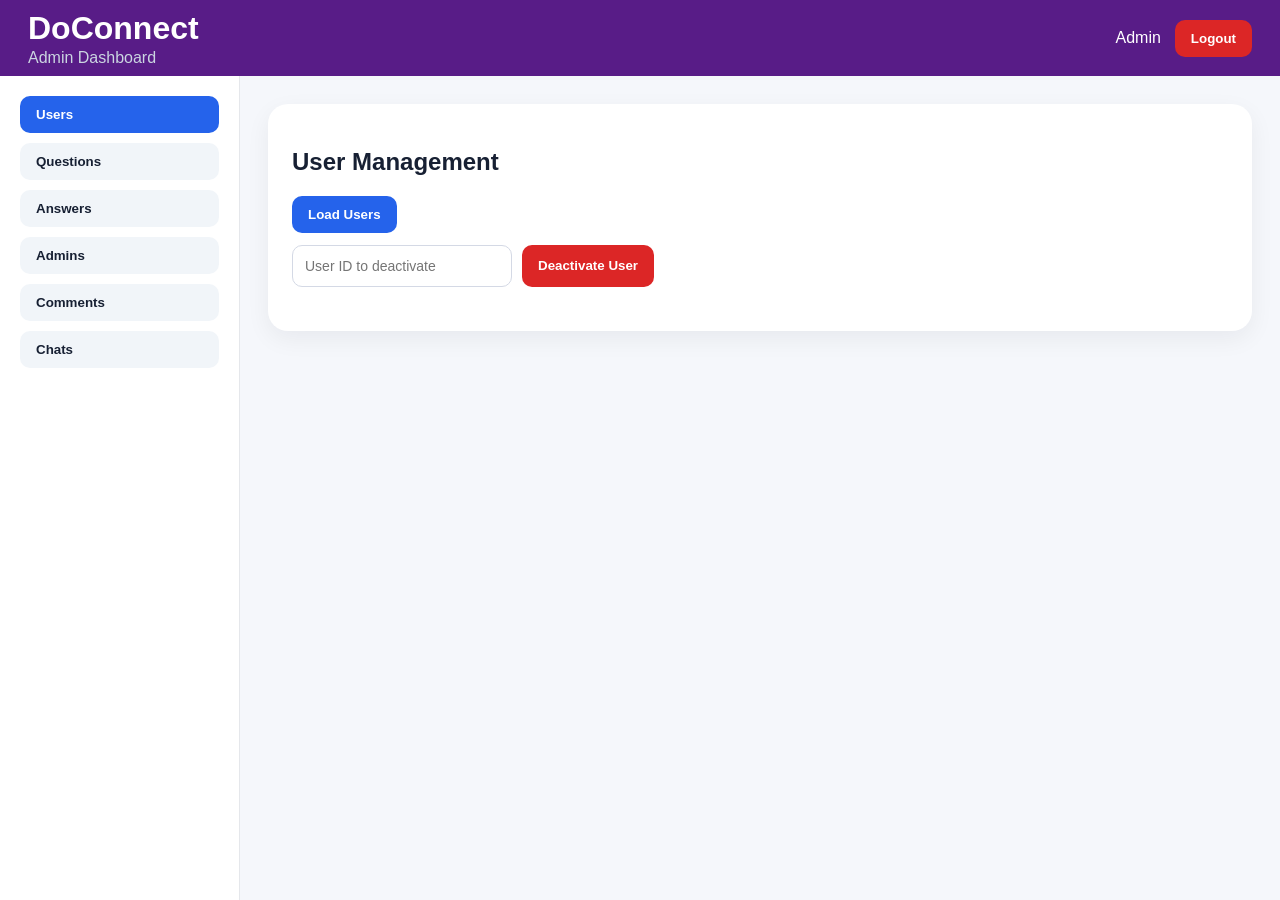
==== admin.html @ 330a071f "initial commit for the frontend" ====
<!DOCTYPE html>
<html lang="en">
<head>
  <meta charset="UTF-8" />
  <meta name="viewport" content="width=device-width, initial-scale=1.0" />
  <title>DoConnect | Admin Dashboard</title>
  <link rel="stylesheet" href="styles.css" />
</head>
<body>
  <header class="topbar admin">
    <div>
      <h1>DoConnect</h1>
      <p>Admin Dashboard</p>
    </div>
    <nav>
      <span id="adminEmail"></span>
      <button id="logoutBtn" class="danger">Logout</button>
    </nav>
  </header>

  <main class="dashboard">
    <aside class="sidebar">
      <button class="nav-btn active" data-section="usersSection">Users</button>
      <button class="nav-btn" data-section="questionsSection">Questions</button>
      <button class="nav-btn" data-section="answersSection">Answers</button>
      <button class="nav-btn" data-section="adminsSection">Admins</button>
      <button class="nav-btn" data-section="commentsSection">Comments</button>
      <button class="nav-btn" data-section="chatSection">Chats</button>
    </aside>

    <section class="content">
      <div id="usersSection" class="panel active">
        <h2>User Management</h2>
        <button id="loadUsersBtn">Load Users</button>
        <div class="inline-form">
          <input id="deactivateUserId" type="number" placeholder="User ID to deactivate" />
          <button id="deactivateUserBtn" class="danger">Deactivate User</button>
        </div>
        <div id="usersList" class="cards"></div>
      </div>

      <div id="questionsSection" class="panel">
        <h2>Question Approval</h2>
        <button id="loadAllQuestionsBtn">Load All Questions</button>
        <div class="inline-form">
          <input id="questionActionId" type="number" placeholder="Question ID" />
          <button id="approveQuestionBtn">Approve</button>
          <button id="rejectQuestionBtn">Reject</button>
          <button id="resolveQuestionBtn">Resolve</button>
          <button id="deleteQuestionBtn" class="danger">Deactivate</button>
        </div>
        <div id="questionsList" class="cards"></div>
      </div>

      <div id="answersSection" class="panel">
        <h2>Answer Approval</h2>
        <button id="loadAllAnswersBtn">Load All Answers</button>
        <div class="inline-form">
          <input id="answerActionId" type="number" placeholder="Answer ID" />
          <button id="approveAnswerBtn">Approve</button>
          <button id="rejectAnswerBtn">Reject</button>
          <button id="deleteAnswerBtn" class="danger">Deactivate</button>
        </div>
        <div id="answersList" class="cards"></div>
      </div>

      <div id="adminsSection" class="panel">
        <h2>Admin Management</h2>
        <button id="loadAdminsBtn">Load Admins</button>
        <div class="inline-form">
          <input id="deactivateAdminId" type="number" placeholder="Admin ID to deactivate" />
          <button id="deactivateAdminBtn" class="danger">Deactivate Admin</button>
        </div>
        <div id="adminsList" class="cards"></div>
      </div>

      <div id="commentsSection" class="panel">
        <h2>Comment Moderation</h2>
        <div class="inline-form">
          <input id="commentAnswerId" type="number" placeholder="Answer ID" />
          <button id="loadCommentsBtn">Load Comments For Answer</button>
        </div>
        <div class="inline-form">
          <input id="commentDeleteId" type="number" placeholder="Comment ID" />
          <button id="deleteCommentBtn" class="danger">Deactivate Comment</button>
        </div>
        <div id="commentsList" class="cards"></div>
      </div>

      <div id="chatSection" class="panel">
        <h2>Chat Messages</h2>
        <div class="inline-form">
          <input id="chatUserId" type="number" placeholder="User ID" />
          <button id="loadUserMessagesBtn">Load User Messages</button>
        </div>
        <div id="chatList" class="cards"></div>
      </div>
    </section>
  </main>

  <div id="toast" class="toast"></div>

  <script src="js/api.js"></script>
  <script src="js/admin.js"></script>
</body>
</html>
---- styles.css ----
* {
  box-sizing: border-box;
}

body {
  margin: 0;
  font-family: Arial, Helvetica, sans-serif;
  background: #f5f7fb;
  color: #172033;
}

button {
  border: none;
  border-radius: 10px;
  background: #2563eb;
  color: white;
  padding: 11px 16px;
  cursor: pointer;
  font-weight: 700;
}

button:hover {
  opacity: 0.9;
}

button.danger {
  background: #dc2626;
}

input,
textarea {
  width: 100%;
  border: 1px solid #d4d9e5;
  border-radius: 10px;
  padding: 12px;
  font-size: 14px;
}

textarea {
  min-height: 90px;
  resize: vertical;
}

.auth-page {
  min-height: 100vh;
  display: grid;
  grid-template-columns: 1.1fr 0.9fr;
  gap: 40px;
  padding: 60px;
  align-items: center;
}

.hero {
  background: linear-gradient(135deg, #1d4ed8, #0f172a);
  color: white;
  padding: 50px;
  border-radius: 28px;
  min-height: 520px;
}

.hero h1 {
  font-size: 56px;
  margin: 0 0 12px;
}

.hero p {
  font-size: 20px;
  line-height: 1.5;
  color: #e5edff;
}

.feature-grid {
  margin-top: 36px;
  display: grid;
  grid-template-columns: repeat(2, 1fr);
  gap: 12px;
}

.feature-grid span {
  background: rgba(255,255,255,0.12);
  padding: 14px;
  border-radius: 14px;
}

.auth-card {
  background: white;
  border-radius: 24px;
  padding: 28px;
  box-shadow: 0 15px 40px rgba(15, 23, 42, 0.1);
}

.tabs {
  display: grid;
  grid-template-columns: repeat(2, 1fr);
  gap: 8px;
  margin-bottom: 24px;
}

.tab {
  background: #e5e7eb;
  color: #172033;
}

.tab.active {
  background: #2563eb;
  color: white;
}

.auth-form {
  display: none;
}

.auth-form.active {
  display: grid;
  gap: 14px;
}

.message,
.toast {
  margin-top: 16px;
  padding: 12px;
  border-radius: 10px;
  display: none;
}

.message.success,
.toast.success {
  display: block;
  background: #dcfce7;
  color: #166534;
}

.message.error,
.toast.error {
  display: block;
  background: #fee2e2;
  color: #991b1b;
}

.topbar {
  height: 76px;
  background: #0f172a;
  color: white;
  display: flex;
  padding: 0 28px;
  justify-content: space-between;
  align-items: center;
}

.topbar.admin {
  background: #581c87;
}

.topbar h1 {
  margin: 0;
}

.topbar p {
  margin: 2px 0 0;
  color: #cbd5e1;
}

.topbar nav {
  display: flex;
  gap: 14px;
  align-items: center;
}

.dashboard {
  display: grid;
  grid-template-columns: 240px 1fr;
  min-height: calc(100vh - 76px);
}

.sidebar {
  background: white;
  border-right: 1px solid #e5e7eb;
  padding: 20px;
  display: flex;
  flex-direction: column;
  gap: 10px;
}

.nav-btn {
  background: #f1f5f9;
  color: #172033;
  text-align: left;
}

.nav-btn.active {
  background: #2563eb;
  color: white;
}

.content {
  padding: 28px;
}

.panel {
  display: none;
  background: white;
  padding: 24px;
  border-radius: 20px;
  box-shadow: 0 8px 24px rgba(15, 23, 42, 0.06);
}

.panel.active {
  display: block;
}

.grid-form {
  display: grid;
  gap: 12px;
  max-width: 820px;
  margin-bottom: 28px;
}

.inline-form {
  display: flex;
  gap: 10px;
  margin: 12px 0 20px;
  flex-wrap: wrap;
}

.inline-form input {
  width: 220px;
}

.cards {
  display: grid;
  gap: 14px;
  margin-top: 16px;
}

.card {
  border: 1px solid #e5e7eb;
  border-radius: 14px;
  padding: 16px;
  background: #fbfdff;
}

.card h3 {
  margin: 0 0 8px;
}

.meta {
  display: flex;
  gap: 10px;
  flex-wrap: wrap;
  color: #475569;
  font-size: 13px;
  margin-bottom: 8px;
}

.badge {
  display: inline-block;
  padding: 4px 8px;
  border-radius: 999px;
  background: #e0f2fe;
  color: #075985;
  font-size: 12px;
}

@media (max-width: 900px) {
  .auth-page {
    grid-template-columns: 1fr;
    padding: 24px;
  }

  .dashboard {
    grid-template-columns: 1fr;
  }

  .sidebar {
    flex-direction: row;
    overflow-x: auto;
  }
}
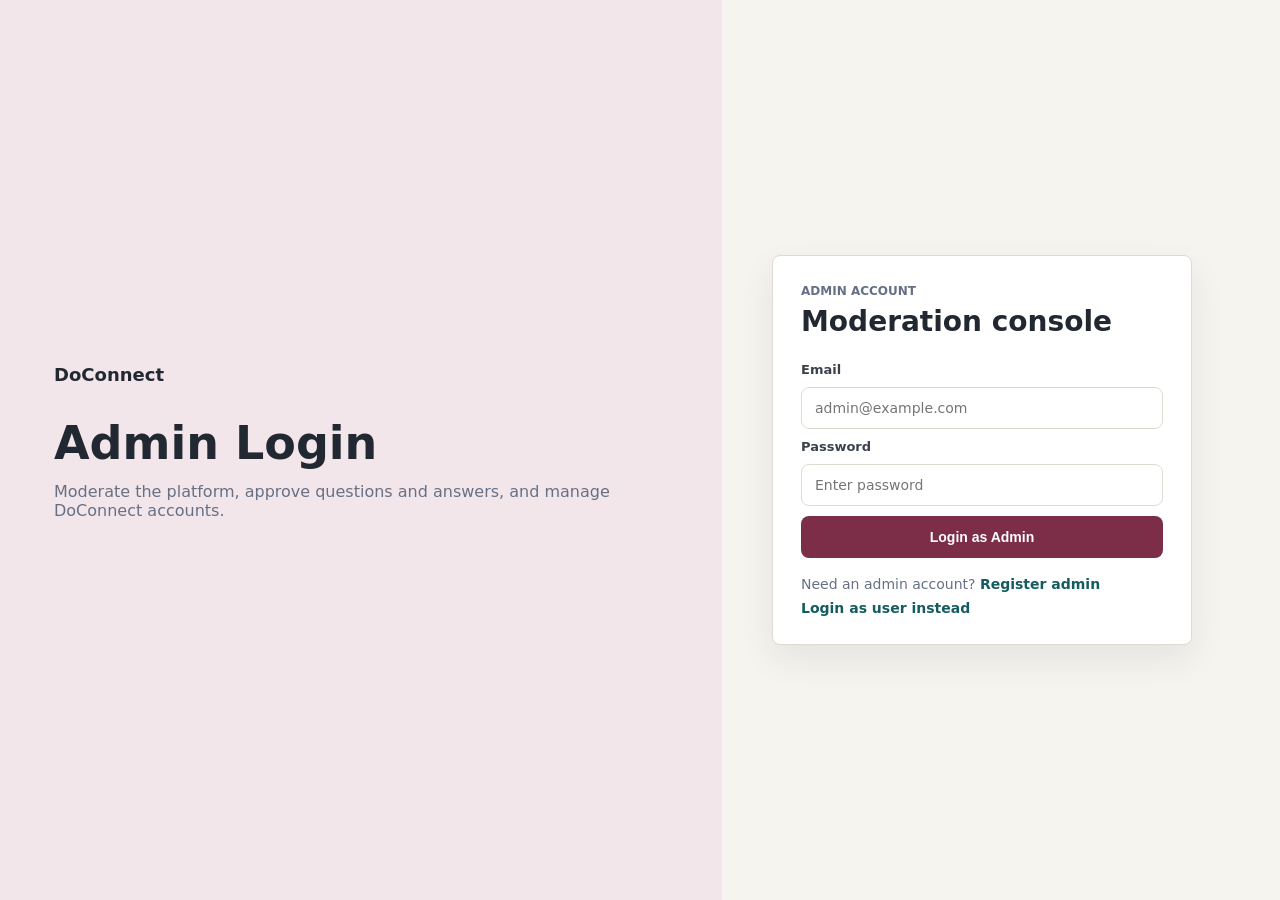
==== commit d2127cd5: "updated the UI" ====
--- a/admin.html
+++ b/admin.html
@@ -6,99 +6,139 @@
   <title>DoConnect | Admin Dashboard</title>
   <link rel="stylesheet" href="styles.css" />
 </head>
-<body>
-  <header class="topbar admin">
-    <div>
-      <h1>DoConnect</h1>
-      <p>Admin Dashboard</p>
-    </div>
-    <nav>
-      <span id="adminEmail"></span>
-      <button id="logoutBtn" class="danger">Logout</button>
-    </nav>
-  </header>
-
-  <main class="dashboard">
-    <aside class="sidebar">
-      <button class="nav-btn active" data-section="usersSection">Users</button>
+<body class="app-body admin-shell">
+  <aside class="app-sidebar">
+    <a class="sidebar-brand" href="index.html">
+      <span class="brand-mark small">DC</span>
+      <span>DoConnect</span>
+    </a>
+    <nav class="side-nav" aria-label="Admin navigation">
+      <button class="nav-btn active" data-section="overviewSection">Overview</button>
       <button class="nav-btn" data-section="questionsSection">Questions</button>
       <button class="nav-btn" data-section="answersSection">Answers</button>
+      <button class="nav-btn" data-section="usersSection">Users</button>
       <button class="nav-btn" data-section="adminsSection">Admins</button>
       <button class="nav-btn" data-section="commentsSection">Comments</button>
       <button class="nav-btn" data-section="chatSection">Chats</button>
-    </aside>
+    </nav>
+  </aside>
 
-    <section class="content">
-      <div id="usersSection" class="panel active">
-        <h2>User Management</h2>
-        <button id="loadUsersBtn">Load Users</button>
-        <div class="inline-form">
-          <input id="deactivateUserId" type="number" placeholder="User ID to deactivate" />
-          <button id="deactivateUserBtn" class="danger">Deactivate User</button>
+  <main class="app-main">
+    <header class="app-topbar">
+      <div>
+        <p class="eyebrow">Admin Dashboard</p>
+        <h1>Moderation console</h1>
+      </div>
+      <div class="topbar-actions">
+        <span id="adminEmail" class="session-pill">Admin</span>
+        <button id="logoutBtn" class="danger ghost-btn">Logout</button>
+      </div>
+    </header>
+
+    <section class="dashboard-stats" aria-label="Admin dashboard stats">
+      <article class="stat-card">
+        <span id="totalUsers">0</span>
+        <p>Users</p>
+      </article>
+      <article class="stat-card">
+        <span id="pendingQuestions">0</span>
+        <p>Pending Questions</p>
+      </article>
+      <article class="stat-card">
+        <span id="pendingAnswers">0</span>
+        <p>Pending Answers</p>
+      </article>
+      <article class="stat-card">
+        <span id="totalAdmins">0</span>
+        <p>Admins</p>
+      </article>
+    </section>
+
+    <section id="overviewSection" class="panel active">
+      <div class="panel-header">
+        <div>
+          <p class="eyebrow">Platform Snapshot</p>
+          <h2>Ready for review</h2>
         </div>
-        <div id="usersList" class="cards"></div>
+        <button id="refreshOverviewBtn" class="secondary-btn admin-tone">Refresh All</button>
       </div>
+      <div id="overviewList" class="cards split-cards"></div>
+    </section>
 
-      <div id="questionsSection" class="panel">
-        <h2>Question Approval</h2>
-        <button id="loadAllQuestionsBtn">Load All Questions</button>
-        <div class="inline-form">
-          <input id="questionActionId" type="number" placeholder="Question ID" />
-          <button id="approveQuestionBtn">Approve</button>
-          <button id="rejectQuestionBtn">Reject</button>
-          <button id="resolveQuestionBtn">Resolve</button>
-          <button id="deleteQuestionBtn" class="danger">Deactivate</button>
+    <section id="questionsSection" class="panel">
+      <div class="panel-header">
+        <div>
+          <p class="eyebrow">Question CRUD</p>
+          <h2>Approve and close questions</h2>
         </div>
-        <div id="questionsList" class="cards"></div>
+        <button id="loadQuestionsBtn" class="secondary-btn admin-tone">Load Questions</button>
       </div>
+      <div id="questionsList" class="cards moderation-list"></div>
+    </section>
 
-      <div id="answersSection" class="panel">
-        <h2>Answer Approval</h2>
-        <button id="loadAllAnswersBtn">Load All Answers</button>
-        <div class="inline-form">
-          <input id="answerActionId" type="number" placeholder="Answer ID" />
-          <button id="approveAnswerBtn">Approve</button>
-          <button id="rejectAnswerBtn">Reject</button>
-          <button id="deleteAnswerBtn" class="danger">Deactivate</button>
+    <section id="answersSection" class="panel">
+      <div class="panel-header">
+        <div>
+          <p class="eyebrow">Answer Moderation</p>
+          <h2>Approve useful answers</h2>
         </div>
-        <div id="answersList" class="cards"></div>
+        <button id="loadAnswersBtn" class="secondary-btn admin-tone">Load Answers</button>
       </div>
+      <div id="answersList" class="cards moderation-list"></div>
+    </section>
 
-      <div id="adminsSection" class="panel">
-        <h2>Admin Management</h2>
-        <button id="loadAdminsBtn">Load Admins</button>
-        <div class="inline-form">
-          <input id="deactivateAdminId" type="number" placeholder="Admin ID to deactivate" />
-          <button id="deactivateAdminBtn" class="danger">Deactivate Admin</button>
+    <section id="usersSection" class="panel">
+      <div class="panel-header">
+        <div>
+          <p class="eyebrow">User CRUD</p>
+          <h2>Manage users</h2>
         </div>
-        <div id="adminsList" class="cards"></div>
+        <button id="loadUsersBtn" class="secondary-btn admin-tone">Load Users</button>
       </div>
+      <div id="usersList" class="cards moderation-list"></div>
+    </section>
 
-      <div id="commentsSection" class="panel">
-        <h2>Comment Moderation</h2>
-        <div class="inline-form">
-          <input id="commentAnswerId" type="number" placeholder="Answer ID" />
-          <button id="loadCommentsBtn">Load Comments For Answer</button>
+    <section id="adminsSection" class="panel">
+      <div class="panel-header">
+        <div>
+          <p class="eyebrow">Admin CRUD</p>
+          <h2>Manage admins</h2>
         </div>
-        <div class="inline-form">
-          <input id="commentDeleteId" type="number" placeholder="Comment ID" />
-          <button id="deleteCommentBtn" class="danger">Deactivate Comment</button>
+        <button id="loadAdminsBtn" class="secondary-btn admin-tone">Load Admins</button>
+      </div>
+      <div id="adminsList" class="cards moderation-list"></div>
+    </section>
+
+    <section id="commentsSection" class="panel">
+      <div class="panel-header">
+        <div>
+          <p class="eyebrow">Comment Moderation</p>
+          <h2>Review answer comments</h2>
         </div>
-        <div id="commentsList" class="cards"></div>
       </div>
+      <div class="search-row toolbar-row">
+        <input id="commentAnswerId" type="number" min="1" placeholder="Answer ID" />
+        <button id="loadCommentsBtn" class="secondary-btn admin-tone">Load Comments</button>
+      </div>
+      <div id="commentsList" class="cards moderation-list"></div>
+    </section>
 
-      <div id="chatSection" class="panel">
-        <h2>Chat Messages</h2>
-        <div class="inline-form">
-          <input id="chatUserId" type="number" placeholder="User ID" />
-          <button id="loadUserMessagesBtn">Load User Messages</button>
+    <section id="chatSection" class="panel">
+      <div class="panel-header">
+        <div>
+          <p class="eyebrow">Chat Monitoring</p>
+          <h2>User messages</h2>
         </div>
-        <div id="chatList" class="cards"></div>
       </div>
+      <div class="search-row toolbar-row">
+        <input id="chatUserId" type="number" min="1" placeholder="User ID" />
+        <button id="loadMessagesBtn" class="secondary-btn admin-tone">Load Messages</button>
+      </div>
+      <div id="chatList" class="cards chat-list"></div>
     </section>
   </main>
 
-  <div id="toast" class="toast"></div>
+  <div id="toast" class="toast" role="status"></div>
 
   <script src="js/api.js"></script>
   <script src="js/admin.js"></script>
--- a/styles.css
+++ b/styles.css
@@ -1,278 +1,903 @@
+:root {
+  --bg: #f6f4ef;
+  --surface: #ffffff;
+  --surface-soft: #fbfaf7;
+  --ink: #222831;
+  --muted: #667085;
+  --line: #dedbd2;
+  --primary: #145c5f;
+  --primary-strong: #0f4548;
+  --admin: #7c2d48;
+  --admin-strong: #5f2237;
+  --danger: #b42318;
+  --success: #287a45;
+  --warning: #a15c07;
+  --info: #315a9a;
+  --shadow: 0 14px 34px rgba(34, 40, 49, 0.08);
+}
+
 * {
   box-sizing: border-box;
 }
 
+html {
+  min-width: 320px;
+}
+
 body {
   margin: 0;
-  font-family: Arial, Helvetica, sans-serif;
-  background: #f5f7fb;
-  color: #172033;
-}
-
-button {
-  border: none;
-  border-radius: 10px;
-  background: #2563eb;
-  color: white;
-  padding: 11px 16px;
+  font-family: Inter, ui-sans-serif, system-ui, -apple-system, BlinkMacSystemFont, "Segoe UI", sans-serif;
+  background: var(--bg);
+  color: var(--ink);
+  letter-spacing: 0;
+}
+
+a {
+  color: var(--primary);
+  font-weight: 700;
+  text-decoration: none;
+}
+
+button,
+.btn {
+  min-height: 42px;
+  border: 0;
+  border-radius: 8px;
+  background: var(--primary);
+  color: #fff;
+  padding: 10px 16px;
   cursor: pointer;
-  font-weight: 700;
-}
-
-button:hover {
-  opacity: 0.9;
-}
-
-button.danger {
-  background: #dc2626;
+  display: inline-flex;
+  align-items: center;
+  justify-content: center;
+  gap: 8px;
+  font-weight: 800;
+  font-size: 14px;
+  line-height: 1;
+  white-space: nowrap;
+}
+
+button:hover,
+.btn:hover {
+  filter: brightness(0.96);
+}
+
+button:disabled {
+  cursor: not-allowed;
+  opacity: 0.65;
+}
+
+.secondary-btn,
+.btn.secondary {
+  background: #eef3f1;
+  color: var(--primary-strong);
+  border: 1px solid #cddbd7;
+}
+
+.ghost-btn {
+  background: transparent;
+  border: 1px solid currentColor;
+  color: var(--danger);
+}
+
+.danger {
+  background: var(--danger);
+}
+
+.success-btn {
+  background: var(--success);
+}
+
+.admin-tone {
+  background: var(--admin);
+  color: #fff;
 }
 
 input,
 textarea {
   width: 100%;
-  border: 1px solid #d4d9e5;
-  border-radius: 10px;
+  border: 1px solid var(--line);
+  border-radius: 8px;
+  background: #fff;
+  color: var(--ink);
+  padding: 12px 13px;
+  font: inherit;
+  font-size: 14px;
+  outline: none;
+}
+
+input:focus,
+textarea:focus {
+  border-color: var(--primary);
+  box-shadow: 0 0 0 3px rgba(20, 92, 95, 0.13);
+}
+
+.admin-shell input:focus,
+.admin-shell textarea:focus,
+.admin-auth input:focus,
+.admin-auth textarea:focus {
+  border-color: var(--admin);
+  box-shadow: 0 0 0 3px rgba(124, 45, 72, 0.13);
+}
+
+textarea {
+  min-height: 110px;
+  resize: vertical;
+}
+
+label {
+  color: #3b424d;
+  font-size: 13px;
+  font-weight: 800;
+}
+
+h1,
+h2,
+h3,
+p {
+  margin-top: 0;
+}
+
+.eyebrow {
+  margin: 0 0 8px;
+  color: var(--muted);
+  font-size: 12px;
+  font-weight: 900;
+  letter-spacing: 0;
+  text-transform: uppercase;
+}
+
+.lead {
+  color: #f7f4ec;
+  font-size: 18px;
+  line-height: 1.6;
+  max-width: 620px;
+}
+
+.brand-mark {
+  width: 58px;
+  height: 58px;
+  border-radius: 8px;
+  background: #efb64a;
+  color: #20140a;
+  display: inline-flex;
+  align-items: center;
+  justify-content: center;
+  font-weight: 950;
+  box-shadow: inset 0 -8px 0 rgba(0, 0, 0, 0.08);
+}
+
+.brand-mark.small {
+  width: 36px;
+  height: 36px;
+  font-size: 13px;
+}
+
+.welcome-page {
+  min-height: 100vh;
+  display: grid;
+  grid-template-columns: minmax(0, 1fr) 480px;
+}
+
+.welcome-hero {
+  min-height: 100vh;
+  padding: 64px;
+  display: flex;
+  flex-direction: column;
+  justify-content: center;
+  background:
+    linear-gradient(rgba(17, 24, 39, 0.72), rgba(20, 92, 95, 0.88)),
+    url("data:image/svg+xml,%3Csvg xmlns='http://www.w3.org/2000/svg' width='900' height='700' viewBox='0 0 900 700'%3E%3Crect width='900' height='700' fill='%23145c5f'/%3E%3Cg fill='none' stroke='%23f6f4ef' stroke-opacity='.2' stroke-width='3'%3E%3Cpath d='M90 120h340v110H90zM470 150h280v90H470zM140 300h610v120H140zM210 480h210v80H210zM470 490h230v75H470z'/%3E%3C/g%3E%3Cg fill='%23efb64a' fill-opacity='.76'%3E%3Ccircle cx='120' cy='110' r='10'/%3E%3Ccircle cx='455' cy='145' r='10'/%3E%3Ccircle cx='180' cy='295' r='10'/%3E%3Ccircle cx='450' cy='485' r='10'/%3E%3C/g%3E%3C/svg%3E");
+  background-size: cover;
+  background-position: center;
+  color: #fff;
+}
+
+.welcome-hero h1 {
+  margin: 26px 0 16px;
+  font-size: 56px;
+  line-height: 1;
+}
+
+.welcome-hero .eyebrow {
+  margin-top: 32px;
+  color: #efd9a8;
+}
+
+.hero-metrics {
+  display: flex;
+  flex-wrap: wrap;
+  gap: 10px;
+  margin-top: 30px;
+}
+
+.hero-metrics span {
+  border: 1px solid rgba(255, 255, 255, 0.35);
+  border-radius: 8px;
+  padding: 10px 12px;
+  color: #fff;
+  background: rgba(255, 255, 255, 0.08);
+  font-weight: 800;
+}
+
+.role-panel {
+  min-height: 100vh;
+  padding: 50px 34px;
+  display: flex;
+  flex-direction: column;
+  justify-content: center;
+  background: var(--surface);
+}
+
+.section-heading h2,
+.auth-card h2,
+.panel-header h2 {
+  margin: 0;
+  font-size: 28px;
+  line-height: 1.15;
+}
+
+.role-grid {
+  display: grid;
+  gap: 16px;
+  margin-top: 24px;
+}
+
+.role-card,
+.auth-card,
+.panel-card,
+.thread-card,
+.answer-card,
+.moderation-card,
+.stat-card,
+.mini-card,
+.profile-card {
+  border: 1px solid var(--line);
+  border-radius: 8px;
+  background: var(--surface);
+  box-shadow: var(--shadow);
+}
+
+.role-card {
+  padding: 22px;
+}
+
+.role-icon {
+  width: 42px;
+  height: 42px;
+  border-radius: 8px;
+  display: inline-flex;
+  align-items: center;
+  justify-content: center;
+  background: #dbece8;
+  color: var(--primary-strong);
+  font-weight: 950;
+}
+
+.admin-card .role-icon {
+  background: #f1dde6;
+  color: var(--admin);
+}
+
+.role-card h3 {
+  margin: 16px 0 8px;
+  font-size: 22px;
+}
+
+.role-card p,
+.auth-aside p,
+.auth-switch,
+.hint-box,
+.empty-state,
+.meta,
+.mini-card span,
+.profile-card p {
+  color: var(--muted);
+}
+
+.role-actions {
+  display: flex;
+  flex-wrap: wrap;
+  gap: 10px;
+  margin-top: 18px;
+}
+
+.auth-screen {
+  min-height: 100vh;
+  display: grid;
+  grid-template-columns: minmax(0, 0.95fr) minmax(360px, 520px);
+  align-items: stretch;
+}
+
+.auth-aside {
+  padding: 54px;
+  display: flex;
+  flex-direction: column;
+  justify-content: center;
+  background: #e8f1ee;
+}
+
+.admin-auth .auth-aside {
+  background: #f3e6eb;
+}
+
+.auth-aside h1 {
+  max-width: 560px;
+  margin: 34px 0 14px;
+  font-size: 46px;
+  line-height: 1.05;
+}
+
+.back-link {
+  color: var(--ink);
+  font-size: 18px;
+}
+
+.auth-card.focused {
+  margin: auto;
+  width: min(420px, calc(100% - 36px));
+  padding: 28px;
+}
+
+.form-stack {
+  display: grid;
+  gap: 10px;
+}
+
+.auth-card .form-stack {
+  margin-top: 24px;
+}
+
+.auth-switch {
+  margin: 18px 0 0;
+  font-size: 14px;
+}
+
+.muted-link {
+  margin-top: 8px;
+}
+
+.app-body {
+  min-height: 100vh;
+  display: grid;
+  grid-template-columns: 250px minmax(0, 1fr);
+  background: #f7f5f0;
+}
+
+.app-sidebar {
+  min-height: 100vh;
+  position: sticky;
+  top: 0;
+  align-self: start;
+  padding: 20px 14px;
+  border-right: 1px solid var(--line);
+  background: #fff;
+}
+
+.sidebar-brand {
+  height: 48px;
+  display: flex;
+  align-items: center;
+  gap: 10px;
+  padding: 0 8px;
+  color: var(--ink);
+  font-size: 18px;
+}
+
+.side-nav {
+  display: grid;
+  gap: 8px;
+  margin-top: 28px;
+}
+
+.nav-btn {
+  width: 100%;
+  justify-content: flex-start;
+  background: transparent;
+  color: #4b5563;
+  border: 1px solid transparent;
+}
+
+.nav-btn.active {
+  background: #e7f0ed;
+  color: var(--primary-strong);
+  border-color: #cddbd7;
+}
+
+.admin-shell .nav-btn.active {
+  background: #f4e4eb;
+  color: var(--admin-strong);
+  border-color: #e3c8d4;
+}
+
+.app-main {
+  min-width: 0;
+  padding: 26px;
+}
+
+.app-topbar {
+  display: flex;
+  align-items: center;
+  justify-content: space-between;
+  gap: 18px;
+  margin-bottom: 20px;
+}
+
+.app-topbar h1 {
+  margin: 0;
+  font-size: 32px;
+  line-height: 1.1;
+}
+
+.topbar-actions {
+  display: flex;
+  align-items: center;
+  gap: 10px;
+  flex-wrap: wrap;
+  justify-content: flex-end;
+}
+
+.session-pill {
+  max-width: 260px;
+  overflow: hidden;
+  text-overflow: ellipsis;
+  border: 1px solid var(--line);
+  border-radius: 8px;
+  background: #fff;
+  padding: 10px 12px;
+  color: #3c4654;
+  font-size: 13px;
+  font-weight: 800;
+  white-space: nowrap;
+}
+
+.dashboard-stats {
+  display: grid;
+  grid-template-columns: repeat(4, minmax(0, 1fr));
+  gap: 12px;
+  margin-bottom: 18px;
+}
+
+.user-shell .dashboard-stats {
+  grid-template-columns: repeat(3, minmax(0, 1fr));
+}
+
+.stat-card {
+  padding: 18px;
+  box-shadow: none;
+}
+
+.stat-card span {
+  display: block;
+  color: var(--primary);
+  font-size: 30px;
+  font-weight: 950;
+}
+
+.admin-shell .stat-card span {
+  color: var(--admin);
+}
+
+.stat-card p {
+  margin: 4px 0 0;
+  color: var(--muted);
+  font-size: 13px;
+  font-weight: 800;
+}
+
+.panel {
+  display: none;
+}
+
+.panel.active {
+  display: block;
+}
+
+.panel-header {
+  display: flex;
+  align-items: center;
+  justify-content: space-between;
+  gap: 16px;
+  margin-bottom: 16px;
+}
+
+.workspace-grid,
+.split-cards {
+  display: grid;
+  grid-template-columns: repeat(2, minmax(0, 1fr));
+  gap: 14px;
+  margin-bottom: 18px;
+}
+
+.panel-card {
+  padding: 18px;
+  box-shadow: none;
+}
+
+.panel-card h3,
+.thread-card h3,
+.moderation-card h3 {
+  margin-bottom: 12px;
+}
+
+.search-row {
+  display: grid;
+  grid-template-columns: minmax(0, 1fr) auto;
+  gap: 10px;
+}
+
+.toolbar-row {
+  max-width: 620px;
+  margin-bottom: 18px;
+}
+
+.hint-box {
+  margin-top: 12px;
+  border: 1px dashed var(--line);
+  border-radius: 8px;
   padding: 12px;
+  background: var(--surface-soft);
+  font-size: 13px;
+}
+
+.cards {
+  display: grid;
+  gap: 12px;
+}
+
+.compact-cards {
+  grid-template-columns: repeat(3, minmax(0, 1fr));
+  margin-bottom: 16px;
+}
+
+.thread-card,
+.moderation-card,
+.answer-card {
+  padding: 18px;
+  box-shadow: none;
+}
+
+.card-topline,
+.card-actions,
+.meta {
+  display: flex;
+  align-items: center;
+  flex-wrap: wrap;
+  gap: 8px;
+}
+
+.card-topline {
+  justify-content: space-between;
+  margin-bottom: 10px;
+}
+
+.card-actions {
+  margin-top: 14px;
+}
+
+.meta {
+  font-size: 13px;
+  margin-top: 10px;
+}
+
+.topic-chip,
+.status {
+  display: inline-flex;
+  align-items: center;
+  min-height: 26px;
+  border-radius: 999px;
+  padding: 5px 9px;
+  font-size: 12px;
+  font-weight: 900;
+}
+
+.topic-chip {
+  background: #fff3d6;
+  color: #724600;
+}
+
+.status {
+  background: #eef2f6;
+  color: #344054;
+}
+
+.status.approved,
+.status.active {
+  background: #e0f3e6;
+  color: #1d6a39;
+}
+
+.status.pending {
+  background: #fff0d5;
+  color: var(--warning);
+}
+
+.status.resolved {
+  background: #e6edf9;
+  color: var(--info);
+}
+
+.status.inactive {
+  background: #f8dedb;
+  color: var(--danger);
+}
+
+.inline-composer {
+  margin-top: 14px;
+  border-top: 1px solid var(--line);
+  padding-top: 14px;
+}
+
+.inline-composer.compact {
+  grid-template-columns: minmax(0, 1fr) auto;
+  align-items: end;
+}
+
+.answers-region,
+.comments-region {
+  display: grid;
+  gap: 10px;
+  margin-top: 14px;
+}
+
+.answer-card {
+  background: var(--surface-soft);
+}
+
+.comment-row {
+  border-left: 3px solid #d4c6a2;
+  padding: 8px 0 8px 12px;
+}
+
+.comment-row span {
+  color: var(--muted);
+  font-size: 12px;
+  font-weight: 900;
+}
+
+.comment-row p {
+  margin: 4px 0 0;
+}
+
+.mini-card {
+  padding: 13px;
+  box-shadow: none;
+}
+
+.mini-card strong,
+.mini-card span {
+  display: block;
+  min-width: 0;
+  overflow-wrap: anywhere;
+}
+
+.chat-bubble {
+  width: min(720px, 100%);
+  border: 1px solid var(--line);
+  border-radius: 8px;
+  background: #fff;
+  padding: 14px;
+}
+
+.chat-bubble.mine {
+  justify-self: end;
+  background: #e8f1ee;
+  border-color: #cddbd7;
+}
+
+.chat-bubble p {
+  margin: 8px 0 0;
+}
+
+.profile-card {
+  display: flex;
+  align-items: center;
+  gap: 16px;
+  padding: 20px;
+  box-shadow: none;
+}
+
+.avatar {
+  width: 56px;
+  height: 56px;
+  border-radius: 8px;
+  display: flex;
+  align-items: center;
+  justify-content: center;
+  background: #efb64a;
+  color: #261704;
+  font-size: 24px;
+  font-weight: 950;
+  flex: 0 0 auto;
+}
+
+.review-row {
+  display: flex;
+  align-items: center;
+  justify-content: space-between;
+  gap: 10px;
+  border-top: 1px solid var(--line);
+  padding: 12px 0;
+}
+
+.review-row:first-of-type {
+  border-top: 0;
+}
+
+.edit-box {
+  margin-top: 14px;
+  border-top: 1px solid var(--line);
+  padding-top: 12px;
+}
+
+.edit-box summary {
+  cursor: pointer;
+  color: var(--admin);
+  font-weight: 900;
+}
+
+.edit-box form {
+  margin-top: 12px;
+}
+
+.empty-state {
+  border: 1px dashed var(--line);
+  border-radius: 8px;
+  background: rgba(255, 255, 255, 0.62);
+  padding: 14px;
   font-size: 14px;
 }
 
-textarea {
-  min-height: 90px;
-  resize: vertical;
-}
-
-.auth-page {
-  min-height: 100vh;
-  display: grid;
-  grid-template-columns: 1.1fr 0.9fr;
-  gap: 40px;
-  padding: 60px;
-  align-items: center;
-}
-
-.hero {
-  background: linear-gradient(135deg, #1d4ed8, #0f172a);
-  color: white;
-  padding: 50px;
-  border-radius: 28px;
-  min-height: 520px;
-}
-
-.hero h1 {
-  font-size: 56px;
-  margin: 0 0 12px;
-}
-
-.hero p {
-  font-size: 20px;
-  line-height: 1.5;
-  color: #e5edff;
-}
-
-.feature-grid {
-  margin-top: 36px;
-  display: grid;
-  grid-template-columns: repeat(2, 1fr);
-  gap: 12px;
-}
-
-.feature-grid span {
-  background: rgba(255,255,255,0.12);
-  padding: 14px;
-  border-radius: 14px;
-}
-
-.auth-card {
-  background: white;
-  border-radius: 24px;
-  padding: 28px;
-  box-shadow: 0 15px 40px rgba(15, 23, 42, 0.1);
-}
-
-.tabs {
-  display: grid;
-  grid-template-columns: repeat(2, 1fr);
-  gap: 8px;
-  margin-bottom: 24px;
-}
-
-.tab {
-  background: #e5e7eb;
-  color: #172033;
-}
-
-.tab.active {
-  background: #2563eb;
-  color: white;
-}
-
-.auth-form {
-  display: none;
-}
-
-.auth-form.active {
-  display: grid;
-  gap: 14px;
+.error-text {
+  color: var(--danger);
 }
 
 .message,
 .toast {
+  display: none;
+  border-radius: 8px;
+  padding: 12px 14px;
+  font-weight: 800;
+}
+
+.message {
   margin-top: 16px;
-  padding: 12px;
-  border-radius: 10px;
-  display: none;
+}
+
+.toast {
+  position: fixed;
+  right: 22px;
+  bottom: 22px;
+  z-index: 20;
+  max-width: min(420px, calc(100vw - 44px));
+  box-shadow: var(--shadow);
 }
 
 .message.success,
 .toast.success {
   display: block;
-  background: #dcfce7;
-  color: #166534;
+  background: #e0f3e6;
+  color: #1d6a39;
 }
 
 .message.error,
 .toast.error {
   display: block;
-  background: #fee2e2;
-  color: #991b1b;
-}
-
-.topbar {
-  height: 76px;
-  background: #0f172a;
-  color: white;
-  display: flex;
-  padding: 0 28px;
-  justify-content: space-between;
-  align-items: center;
-}
-
-.topbar.admin {
-  background: #581c87;
-}
-
-.topbar h1 {
-  margin: 0;
-}
-
-.topbar p {
-  margin: 2px 0 0;
-  color: #cbd5e1;
-}
-
-.topbar nav {
-  display: flex;
-  gap: 14px;
-  align-items: center;
-}
-
-.dashboard {
-  display: grid;
-  grid-template-columns: 240px 1fr;
-  min-height: calc(100vh - 76px);
-}
-
-.sidebar {
-  background: white;
-  border-right: 1px solid #e5e7eb;
-  padding: 20px;
-  display: flex;
-  flex-direction: column;
-  gap: 10px;
-}
-
-.nav-btn {
-  background: #f1f5f9;
-  color: #172033;
-  text-align: left;
-}
-
-.nav-btn.active {
-  background: #2563eb;
-  color: white;
-}
-
-.content {
-  padding: 28px;
-}
-
-.panel {
-  display: none;
-  background: white;
-  padding: 24px;
-  border-radius: 20px;
-  box-shadow: 0 8px 24px rgba(15, 23, 42, 0.06);
-}
-
-.panel.active {
+  background: #f8dedb;
+  color: var(--danger);
+}
+
+.message.warning,
+.toast.warning {
   display: block;
-}
-
-.grid-form {
-  display: grid;
-  gap: 12px;
-  max-width: 820px;
-  margin-bottom: 28px;
-}
-
-.inline-form {
-  display: flex;
-  gap: 10px;
-  margin: 12px 0 20px;
-  flex-wrap: wrap;
-}
-
-.inline-form input {
-  width: 220px;
-}
-
-.cards {
-  display: grid;
-  gap: 14px;
-  margin-top: 16px;
-}
-
-.card {
-  border: 1px solid #e5e7eb;
-  border-radius: 14px;
-  padding: 16px;
-  background: #fbfdff;
-}
-
-.card h3 {
-  margin: 0 0 8px;
-}
-
-.meta {
-  display: flex;
-  gap: 10px;
-  flex-wrap: wrap;
-  color: #475569;
-  font-size: 13px;
-  margin-bottom: 8px;
-}
-
-.badge {
-  display: inline-block;
-  padding: 4px 8px;
-  border-radius: 999px;
-  background: #e0f2fe;
-  color: #075985;
-  font-size: 12px;
-}
-
-@media (max-width: 900px) {
-  .auth-page {
+  background: #fff0d5;
+  color: var(--warning);
+}
+
+@media (max-width: 1040px) {
+  .welcome-page,
+  .auth-screen,
+  .app-body {
     grid-template-columns: 1fr;
-    padding: 24px;
-  }
-
-  .dashboard {
+  }
+
+  .welcome-hero,
+  .role-panel,
+  .auth-aside {
+    min-height: auto;
+  }
+
+  .welcome-hero {
+    padding: 42px 24px;
+  }
+
+  .role-panel {
+    padding: 28px 24px;
+  }
+
+  .auth-aside {
+    padding: 34px 24px;
+  }
+
+  .app-sidebar {
+    min-height: auto;
+    position: static;
+    border-right: 0;
+    border-bottom: 1px solid var(--line);
+  }
+
+  .side-nav {
+    display: flex;
+    overflow-x: auto;
+    padding-bottom: 2px;
+  }
+
+  .nav-btn {
+    width: auto;
+    flex: 0 0 auto;
+  }
+}
+
+@media (max-width: 780px) {
+  .welcome-hero h1,
+  .auth-aside h1 {
+    font-size: 40px;
+  }
+
+  .app-main {
+    padding: 18px;
+  }
+
+  .app-topbar,
+  .panel-header {
+    align-items: flex-start;
+    flex-direction: column;
+  }
+
+  .topbar-actions {
+    width: 100%;
+    justify-content: space-between;
+  }
+
+  .dashboard-stats,
+  .user-shell .dashboard-stats,
+  .workspace-grid,
+  .split-cards,
+  .compact-cards {
     grid-template-columns: 1fr;
   }
 
-  .sidebar {
-    flex-direction: row;
-    overflow-x: auto;
-  }
-}
+  .search-row,
+  .inline-composer.compact {
+    grid-template-columns: 1fr;
+  }
+
+  .card-actions button,
+  .role-actions .btn {
+    width: 100%;
+  }
+
+  .profile-card {
+    align-items: flex-start;
+  }
+}
+
+@media (max-width: 480px) {
+  button,
+  .btn {
+    width: 100%;
+    white-space: normal;
+  }
+
+  .welcome-hero,
+  .role-panel,
+  .auth-aside,
+  .app-main {
+    padding-left: 16px;
+    padding-right: 16px;
+  }
+
+  .auth-card.focused {
+    width: calc(100% - 24px);
+  }
+}
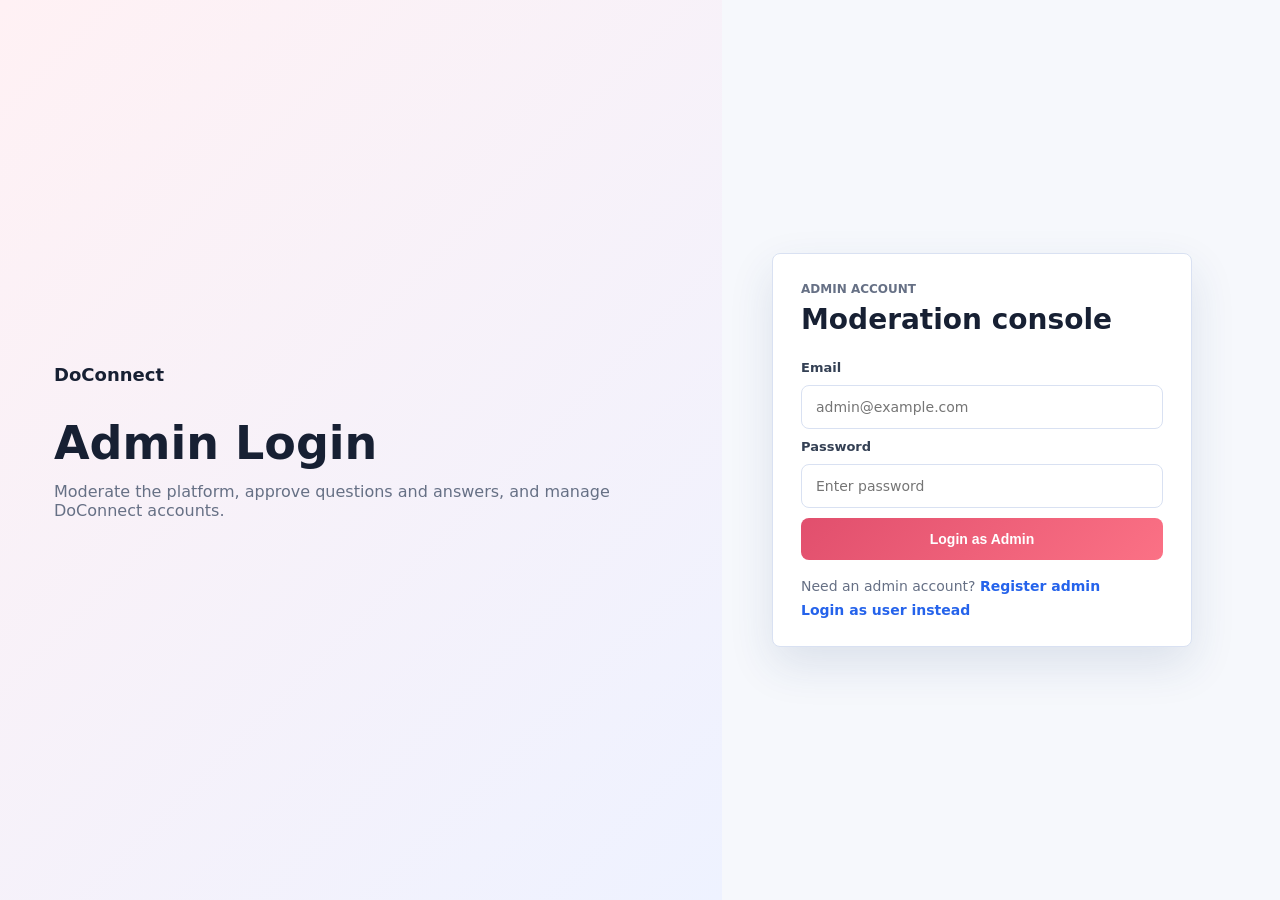
==== commit fb59dc34: "completed the UI for all the functionality" ====
--- a/admin.html
+++ b/admin.html
@@ -71,7 +71,21 @@
           <p class="eyebrow">Question CRUD</p>
           <h2>Approve and close questions</h2>
         </div>
-        <button id="loadQuestionsBtn" class="secondary-btn admin-tone">Load Questions</button>
+        <div class="panel-actions">
+          <button id="openAdminQuestionModalBtn" class="admin-tone">Create Question</button>
+          <button id="loadQuestionsBtn" class="secondary-btn admin-tone">Refresh Questions</button>
+        </div>
+      </div>
+      <div class="filter-row toolbar-row wide-toolbar">
+        <input id="questionAdminSearch" placeholder="Search questions by title, topic, user, or ID" />
+        <select id="questionStatusFilter" aria-label="Filter questions by status">
+          <option value="all">All statuses</option>
+          <option value="pending">Pending</option>
+          <option value="rejected">Rejected</option>
+          <option value="approved">Approved</option>
+          <option value="resolved">Resolved</option>
+          <option value="inactive">Inactive</option>
+        </select>
       </div>
       <div id="questionsList" class="cards moderation-list"></div>
     </section>
@@ -82,7 +96,19 @@
           <p class="eyebrow">Answer Moderation</p>
           <h2>Approve useful answers</h2>
         </div>
-        <button id="loadAnswersBtn" class="secondary-btn admin-tone">Load Answers</button>
+        <div class="panel-actions">
+          <button id="loadAnswersBtn" class="secondary-btn admin-tone">Refresh Answers</button>
+        </div>
+      </div>
+      <div class="filter-row toolbar-row wide-toolbar">
+        <input id="answerAdminSearch" placeholder="Search answers by content, question, user, or ID" />
+        <select id="answerStatusFilter" aria-label="Filter answers by status">
+          <option value="all">All statuses</option>
+          <option value="pending">Pending</option>
+          <option value="rejected">Rejected</option>
+          <option value="approved">Approved</option>
+          <option value="inactive">Inactive</option>
+        </select>
       </div>
       <div id="answersList" class="cards moderation-list"></div>
     </section>
@@ -93,7 +119,18 @@
           <p class="eyebrow">User CRUD</p>
           <h2>Manage users</h2>
         </div>
-        <button id="loadUsersBtn" class="secondary-btn admin-tone">Load Users</button>
+        <div class="panel-actions">
+          <button id="openAdminUserModalBtn" class="admin-tone">Create User</button>
+          <button id="loadUsersBtn" class="secondary-btn admin-tone">Refresh Users</button>
+        </div>
+      </div>
+      <div class="filter-row toolbar-row wide-toolbar">
+        <input id="userAdminSearch" placeholder="Search users by name, email, role, or ID" />
+        <select id="userStatusFilter" aria-label="Filter users by status">
+          <option value="all">All statuses</option>
+          <option value="active">Active</option>
+          <option value="inactive">Inactive</option>
+        </select>
       </div>
       <div id="usersList" class="cards moderation-list"></div>
     </section>
@@ -104,7 +141,17 @@
           <p class="eyebrow">Admin CRUD</p>
           <h2>Manage admins</h2>
         </div>
-        <button id="loadAdminsBtn" class="secondary-btn admin-tone">Load Admins</button>
+        <div class="panel-actions">
+          <button id="loadAdminsBtn" class="secondary-btn admin-tone">Refresh Admins</button>
+        </div>
+      </div>
+      <div class="filter-row toolbar-row wide-toolbar">
+        <input id="adminAdminSearch" placeholder="Search admins by name, email, role, or ID" />
+        <select id="adminStatusFilter" aria-label="Filter admins by status">
+          <option value="all">All statuses</option>
+          <option value="active">Active</option>
+          <option value="inactive">Inactive</option>
+        </select>
       </div>
       <div id="adminsList" class="cards moderation-list"></div>
     </section>
--- a/styles.css
+++ b/styles.css
@@ -1,19 +1,23 @@
 :root {
-  --bg: #f6f4ef;
+  --bg: #f6f8fc;
   --surface: #ffffff;
-  --surface-soft: #fbfaf7;
-  --ink: #222831;
+  --surface-soft: #f2f6ff;
+  --ink: #172033;
   --muted: #667085;
-  --line: #dedbd2;
-  --primary: #145c5f;
-  --primary-strong: #0f4548;
-  --admin: #7c2d48;
-  --admin-strong: #5f2237;
-  --danger: #b42318;
-  --success: #287a45;
-  --warning: #a15c07;
-  --info: #315a9a;
-  --shadow: 0 14px 34px rgba(34, 40, 49, 0.08);
+  --line: #d9e1f2;
+  --primary: #2563eb;
+  --primary-strong: #1d4ed8;
+  --primary-soft: #eaf1ff;
+  --admin: #e14f6d;
+  --admin-strong: #be3452;
+  --danger: #dc2626;
+  --success: #059669;
+  --warning: #d97706;
+  --info: #2563eb;
+  --amber: #f59e0b;
+  --accent: #06b6d4;
+  --shadow: 0 18px 45px rgba(37, 63, 118, 0.12);
+  --shadow-soft: 0 10px 28px rgba(37, 63, 118, 0.08);
 }
 
 * {
@@ -43,9 +47,9 @@
   min-height: 42px;
   border: 0;
   border-radius: 8px;
-  background: var(--primary);
+  background: linear-gradient(135deg, var(--primary), #3b82f6);
   color: #fff;
-  padding: 10px 16px;
+  padding: 11px 17px;
   cursor: pointer;
   display: inline-flex;
   align-items: center;
@@ -59,19 +63,21 @@
 
 button:hover,
 .btn:hover {
-  filter: brightness(0.96);
+  filter: saturate(1.05) brightness(0.98);
+  transform: translateY(-1px);
 }
 
 button:disabled {
   cursor: not-allowed;
   opacity: 0.65;
+  transform: none;
 }
 
 .secondary-btn,
 .btn.secondary {
-  background: #eef3f1;
+  background: var(--primary-soft);
   color: var(--primary-strong);
-  border: 1px solid #cddbd7;
+  border: 1px solid #c6d7ff;
 }
 
 .ghost-btn {
@@ -84,40 +90,49 @@
   background: var(--danger);
 }
 
+.danger.ghost-btn {
+  background: transparent;
+  color: var(--danger);
+}
+
 .success-btn {
-  background: var(--success);
+  background: linear-gradient(135deg, var(--success), #10b981);
 }
 
 .admin-tone {
-  background: var(--admin);
+  background: linear-gradient(135deg, var(--admin), #fb7185);
   color: #fff;
 }
 
 input,
-textarea {
+textarea,
+select {
   width: 100%;
   border: 1px solid var(--line);
   border-radius: 8px;
   background: #fff;
   color: var(--ink);
-  padding: 12px 13px;
+  padding: 13px 14px;
   font: inherit;
   font-size: 14px;
   outline: none;
 }
 
 input:focus,
-textarea:focus {
+textarea:focus,
+select:focus {
   border-color: var(--primary);
-  box-shadow: 0 0 0 3px rgba(20, 92, 95, 0.13);
+  box-shadow: 0 0 0 3px rgba(37, 99, 235, 0.14);
 }
 
 .admin-shell input:focus,
 .admin-shell textarea:focus,
+.admin-shell select:focus,
 .admin-auth input:focus,
-.admin-auth textarea:focus {
+.admin-auth textarea:focus,
+.admin-auth select:focus {
   border-color: var(--admin);
-  box-shadow: 0 0 0 3px rgba(124, 45, 72, 0.13);
+  box-shadow: 0 0 0 3px rgba(225, 79, 109, 0.14);
 }
 
 textarea {
@@ -126,7 +141,7 @@
 }
 
 label {
-  color: #3b424d;
+  color: #344054;
   font-size: 13px;
   font-weight: 800;
 }
@@ -148,7 +163,7 @@
 }
 
 .lead {
-  color: #f7f4ec;
+  color: #eef6ff;
   font-size: 18px;
   line-height: 1.6;
   max-width: 620px;
@@ -158,13 +173,13 @@
   width: 58px;
   height: 58px;
   border-radius: 8px;
-  background: #efb64a;
-  color: #20140a;
+  background: linear-gradient(135deg, #22d3ee, #a78bfa 58%, #f97316);
+  color: #fff;
   display: inline-flex;
   align-items: center;
   justify-content: center;
   font-weight: 950;
-  box-shadow: inset 0 -8px 0 rgba(0, 0, 0, 0.08);
+  box-shadow: inset 0 -8px 0 rgba(255, 255, 255, 0.14), 0 10px 22px rgba(37, 99, 235, 0.22);
 }
 
 .brand-mark.small {
@@ -186,8 +201,8 @@
   flex-direction: column;
   justify-content: center;
   background:
-    linear-gradient(rgba(17, 24, 39, 0.72), rgba(20, 92, 95, 0.88)),
-    url("data:image/svg+xml,%3Csvg xmlns='http://www.w3.org/2000/svg' width='900' height='700' viewBox='0 0 900 700'%3E%3Crect width='900' height='700' fill='%23145c5f'/%3E%3Cg fill='none' stroke='%23f6f4ef' stroke-opacity='.2' stroke-width='3'%3E%3Cpath d='M90 120h340v110H90zM470 150h280v90H470zM140 300h610v120H140zM210 480h210v80H210zM470 490h230v75H470z'/%3E%3C/g%3E%3Cg fill='%23efb64a' fill-opacity='.76'%3E%3Ccircle cx='120' cy='110' r='10'/%3E%3Ccircle cx='455' cy='145' r='10'/%3E%3Ccircle cx='180' cy='295' r='10'/%3E%3Ccircle cx='450' cy='485' r='10'/%3E%3C/g%3E%3C/svg%3E");
+    linear-gradient(135deg, rgba(23, 32, 51, 0.82), rgba(37, 99, 235, 0.74), rgba(6, 182, 212, 0.68)),
+    url("data:image/svg+xml,%3Csvg xmlns='http://www.w3.org/2000/svg' width='900' height='700' viewBox='0 0 900 700'%3E%3Crect width='900' height='700' fill='%232563eb'/%3E%3Cg fill='none' stroke='%23ffffff' stroke-opacity='.24' stroke-width='3'%3E%3Cpath d='M90 120h340v110H90zM470 150h280v90H470zM140 300h610v120H140zM210 480h210v80H210zM470 490h230v75H470z'/%3E%3C/g%3E%3Cg fill='%23fb7185' fill-opacity='.9'%3E%3Ccircle cx='120' cy='110' r='10'/%3E%3Ccircle cx='455' cy='145' r='10'/%3E%3Ccircle cx='180' cy='295' r='10'/%3E%3Ccircle cx='450' cy='485' r='10'/%3E%3C/g%3E%3Cg fill='%2322d3ee' fill-opacity='.75'%3E%3Ccircle cx='760' cy='245' r='8'/%3E%3Ccircle cx='700' cy='565' r='8'/%3E%3C/g%3E%3C/svg%3E");
   background-size: cover;
   background-position: center;
   color: #fff;
@@ -201,7 +216,7 @@
 
 .welcome-hero .eyebrow {
   margin-top: 32px;
-  color: #efd9a8;
+  color: #c7f9ff;
 }
 
 .hero-metrics {
@@ -212,11 +227,11 @@
 }
 
 .hero-metrics span {
-  border: 1px solid rgba(255, 255, 255, 0.35);
+  border: 1px solid rgba(255, 255, 255, 0.42);
   border-radius: 8px;
   padding: 10px 12px;
   color: #fff;
-  background: rgba(255, 255, 255, 0.08);
+  background: rgba(255, 255, 255, 0.12);
   font-weight: 800;
 }
 
@@ -269,13 +284,13 @@
   display: inline-flex;
   align-items: center;
   justify-content: center;
-  background: #dbece8;
+  background: #dff5ff;
   color: var(--primary-strong);
   font-weight: 950;
 }
 
 .admin-card .role-icon {
-  background: #f1dde6;
+  background: #ffe4ea;
   color: var(--admin);
 }
 
@@ -314,11 +329,11 @@
   display: flex;
   flex-direction: column;
   justify-content: center;
-  background: #e8f1ee;
+  background: linear-gradient(135deg, #eaf1ff, #ecfeff);
 }
 
 .admin-auth .auth-aside {
-  background: #f3e6eb;
+  background: linear-gradient(135deg, #fff1f4, #eef2ff);
 }
 
 .auth-aside h1 {
@@ -361,7 +376,9 @@
   min-height: 100vh;
   display: grid;
   grid-template-columns: 250px minmax(0, 1fr);
-  background: #f7f5f0;
+  background:
+    linear-gradient(180deg, rgba(255, 255, 255, 0.84), rgba(255, 255, 255, 0.25)),
+    var(--bg);
 }
 
 .app-sidebar {
@@ -369,9 +386,10 @@
   position: sticky;
   top: 0;
   align-self: start;
-  padding: 20px 14px;
+  padding: 22px 14px;
   border-right: 1px solid var(--line);
-  background: #fff;
+  background: rgba(255, 255, 255, 0.9);
+  backdrop-filter: blur(12px);
 }
 
 .sidebar-brand {
@@ -399,28 +417,36 @@
 }
 
 .nav-btn.active {
-  background: #e7f0ed;
+  background: var(--primary-soft);
   color: var(--primary-strong);
-  border-color: #cddbd7;
+  border-color: #c6d7ff;
+  box-shadow: var(--shadow-soft);
 }
 
 .admin-shell .nav-btn.active {
-  background: #f4e4eb;
+  background: #fff1f4;
   color: var(--admin-strong);
-  border-color: #e3c8d4;
+  border-color: #ffc4d0;
 }
 
 .app-main {
   min-width: 0;
-  padding: 26px;
+  padding: 30px;
+  overflow-x: hidden;
 }
 
 .app-topbar {
+  position: relative;
+  z-index: 1;
   display: flex;
   align-items: center;
   justify-content: space-between;
   gap: 18px;
-  margin-bottom: 20px;
+  margin: -30px -30px 22px;
+  padding: 20px 30px;
+  border-bottom: 1px solid var(--line);
+  background: rgba(246, 248, 252, 0.9);
+  backdrop-filter: blur(10px);
 }
 
 .app-topbar h1 {
@@ -445,7 +471,7 @@
   border-radius: 8px;
   background: #fff;
   padding: 10px 12px;
-  color: #3c4654;
+  color: #344054;
   font-size: 13px;
   font-weight: 800;
   white-space: nowrap;
@@ -455,6 +481,7 @@
   display: grid;
   grid-template-columns: repeat(4, minmax(0, 1fr));
   gap: 12px;
+  margin-top: 4px;
   margin-bottom: 18px;
 }
 
@@ -463,8 +490,10 @@
 }
 
 .stat-card {
-  padding: 18px;
-  box-shadow: none;
+  padding: 18px 20px;
+  box-shadow: var(--shadow-soft);
+  border-color: rgba(37, 99, 235, 0.14);
+  background: rgba(255, 255, 255, 0.92);
 }
 
 .stat-card span {
@@ -501,12 +530,198 @@
   margin-bottom: 16px;
 }
 
+.panel-actions {
+  display: flex;
+  align-items: center;
+  justify-content: flex-end;
+  flex-wrap: wrap;
+  gap: 10px;
+}
+
 .workspace-grid,
 .split-cards {
   display: grid;
   grid-template-columns: repeat(2, minmax(0, 1fr));
   gap: 14px;
   margin-bottom: 18px;
+}
+
+.compact-workspace {
+  grid-template-columns: minmax(0, 620px);
+}
+
+.qa-layout {
+  display: grid;
+  grid-template-columns: minmax(0, 1fr) minmax(230px, 280px);
+  gap: 16px;
+  align-items: start;
+}
+
+.qa-main {
+  min-width: 0;
+}
+
+.question-search-bar {
+  display: grid;
+  grid-template-columns: minmax(0, 1fr) auto;
+  gap: 12px;
+  margin-bottom: 16px;
+  padding: 8px;
+  border: 1px solid rgba(37, 99, 235, 0.14);
+  border-radius: 8px;
+  background: rgba(255, 255, 255, 0.9);
+  box-shadow: var(--shadow-soft);
+}
+
+.question-search-bar input {
+  min-height: 48px;
+  border-color: transparent;
+  background: transparent;
+  font-size: 15px;
+}
+
+.question-search-bar input:focus {
+  border-color: transparent;
+  box-shadow: none;
+}
+
+.question-search-bar button {
+  min-width: 128px;
+}
+
+.question-feed {
+  display: grid;
+  gap: 14px;
+}
+
+.question-row {
+  display: grid;
+  grid-template-columns: 118px minmax(0, 1fr);
+  gap: 18px;
+  padding: 20px;
+  border: 1px solid rgba(37, 99, 235, 0.14);
+  border-radius: 8px;
+  background: linear-gradient(180deg, #ffffff, #f8fbff);
+  box-shadow: var(--shadow-soft);
+}
+
+.question-stats {
+  display: grid;
+  gap: 10px;
+  align-content: start;
+  color: var(--muted);
+  text-align: center;
+}
+
+.question-stats div {
+  border: 1px solid #d8e5ff;
+  border-radius: 8px;
+  padding: 10px 8px;
+  background: #f7fbff;
+}
+
+.question-stats strong,
+.side-stat span {
+  display: block;
+  color: var(--ink);
+  font-size: 20px;
+  font-weight: 950;
+}
+
+.question-stats span,
+.question-tags,
+.side-panel p,
+.side-stat p,
+.contact-item small {
+  color: var(--muted);
+  font-size: 13px;
+}
+
+.question-stats .resolved-count,
+.question-stats .open-count {
+  border-color: #bdebd7;
+  color: var(--success);
+}
+
+.question-stats .resolved-count strong,
+.question-stats .open-count strong {
+  color: var(--success);
+}
+
+.question-summary {
+  min-width: 0;
+}
+
+.question-title-row {
+  display: flex;
+  align-items: flex-start;
+  justify-content: space-between;
+  gap: 10px;
+}
+
+.question-title-row h3 {
+  margin: 0 0 8px;
+  color: var(--primary-strong);
+  font-size: 22px;
+  line-height: 1.25;
+}
+
+.question-summary p {
+  margin-bottom: 12px;
+  color: #344054;
+  font-size: 16px;
+  line-height: 1.55;
+}
+
+.question-tags {
+  display: flex;
+  flex-wrap: wrap;
+  gap: 8px;
+  align-items: center;
+}
+
+.compact-actions {
+  margin-top: 16px;
+  gap: 12px;
+}
+
+.compact-actions button {
+  min-width: 154px;
+}
+
+.qa-sidebar {
+  display: grid;
+  gap: 12px;
+  position: sticky;
+  top: 92px;
+  min-width: 0;
+}
+
+.side-panel {
+  border: 1px solid var(--line);
+  border-radius: 8px;
+  background: rgba(255, 255, 255, 0.94);
+  padding: 18px;
+  box-shadow: var(--shadow-soft);
+}
+
+.side-panel h3 {
+  margin-bottom: 8px;
+  font-size: 16px;
+}
+
+.side-stat {
+  display: grid;
+  grid-template-columns: 52px minmax(0, 1fr);
+  align-items: baseline;
+  gap: 8px;
+  border-top: 1px solid var(--line);
+  padding-top: 10px;
+  margin-top: 10px;
+}
+
+.side-stat p {
+  margin: 0;
 }
 
 .panel-card {
@@ -529,6 +744,16 @@
 .toolbar-row {
   max-width: 620px;
   margin-bottom: 18px;
+}
+
+.wide-toolbar {
+  max-width: 860px;
+}
+
+.filter-row {
+  display: grid;
+  grid-template-columns: minmax(0, 1fr) minmax(160px, 220px);
+  gap: 10px;
 }
 
 .hint-box {
@@ -580,6 +805,15 @@
   margin-top: 10px;
 }
 
+.meta small,
+.question-tags small,
+.comment-row small {
+  margin-left: 4px;
+  color: var(--muted);
+  font-size: 12px;
+  font-weight: 800;
+}
+
 .topic-chip,
 .status {
   display: inline-flex;
@@ -592,34 +826,39 @@
 }
 
 .topic-chip {
-  background: #fff3d6;
-  color: #724600;
+  background: #fff4d6;
+  color: #92400e;
 }
 
 .status {
-  background: #eef2f6;
+  background: #edf2fb;
   color: #344054;
 }
 
 .status.approved,
 .status.active {
-  background: #e0f3e6;
-  color: #1d6a39;
+  background: #dcfce7;
+  color: #047857;
 }
 
 .status.pending {
-  background: #fff0d5;
+  background: #fff7d6;
   color: var(--warning);
 }
 
 .status.resolved {
-  background: #e6edf9;
+  background: #dbeafe;
   color: var(--info);
 }
 
 .status.inactive {
-  background: #f8dedb;
+  background: #fee2e2;
   color: var(--danger);
+}
+
+.status.rejected {
+  background: #ffe4ea;
+  color: var(--admin-strong);
 }
 
 .inline-composer {
@@ -641,11 +880,19 @@
 }
 
 .answer-card {
-  background: var(--surface-soft);
+  border-color: #dbe5f6;
+  background: linear-gradient(180deg, #ffffff, #f7fbff);
+  box-shadow: none;
+}
+
+.answer-card p {
+  color: #344054;
+  font-size: 15px;
+  line-height: 1.55;
 }
 
 .comment-row {
-  border-left: 3px solid #d4c6a2;
+  border-left: 3px solid var(--accent);
   padding: 8px 0 8px 12px;
 }
 
@@ -671,6 +918,11 @@
   overflow-wrap: anywhere;
 }
 
+.mini-card button {
+  width: 100%;
+  margin-top: 10px;
+}
+
 .chat-bubble {
   width: min(720px, 100%);
   border: 1px solid var(--line);
@@ -681,12 +933,125 @@
 
 .chat-bubble.mine {
   justify-self: end;
-  background: #e8f1ee;
-  border-color: #cddbd7;
+  background: #eaf1ff;
+  border-color: #c6d7ff;
 }
 
 .chat-bubble p {
   margin: 8px 0 0;
+}
+
+.chat-workspace {
+  min-height: 560px;
+  display: grid;
+  grid-template-columns: minmax(230px, 320px) minmax(0, 1fr);
+  overflow: hidden;
+  border: 1px solid var(--line);
+  border-radius: 8px;
+  background: var(--surface);
+}
+
+.chat-contacts-panel {
+  min-width: 0;
+  border-right: 1px solid var(--line);
+  background: var(--surface-soft);
+}
+
+.chat-search {
+  padding: 12px;
+  border-bottom: 1px solid var(--line);
+}
+
+.contact-list {
+  display: grid;
+  align-content: start;
+  max-height: 620px;
+  overflow-y: auto;
+}
+
+.contact-item {
+  width: 100%;
+  min-height: 68px;
+  justify-content: flex-start;
+  gap: 10px;
+  border-radius: 0;
+  border-bottom: 1px solid var(--line);
+  background: transparent;
+  color: var(--ink);
+  padding: 12px;
+  text-align: left;
+  white-space: normal;
+}
+
+.contact-item:hover,
+.contact-item.active {
+  background: #eaf1ff;
+  filter: none;
+}
+
+.contact-avatar {
+  width: 36px;
+  height: 36px;
+  flex: 0 0 auto;
+  display: inline-flex;
+  align-items: center;
+  justify-content: center;
+  border-radius: 8px;
+  background: linear-gradient(135deg, #22d3ee, #3b82f6);
+  color: #fff;
+  font-weight: 950;
+}
+
+.contact-item strong,
+.contact-item small {
+  display: block;
+  min-width: 0;
+  overflow-wrap: anywhere;
+}
+
+.conversation-panel {
+  min-width: 0;
+  display: grid;
+  grid-template-rows: auto minmax(0, 1fr) auto;
+}
+
+.conversation-header {
+  display: flex;
+  align-items: center;
+  justify-content: space-between;
+  gap: 12px;
+  padding: 14px;
+  border-bottom: 1px solid var(--line);
+}
+
+.conversation-header h3 {
+  margin: 0;
+  font-size: 20px;
+}
+
+.conversation-lookup {
+  display: grid;
+  grid-template-columns: 110px auto;
+  gap: 8px;
+}
+
+.conversation-list {
+  align-content: end;
+  gap: 10px;
+  min-height: 360px;
+  max-height: 620px;
+  overflow-y: auto;
+  padding: 16px;
+  background: #f8fbff;
+}
+
+.chat-composer {
+  display: grid;
+  grid-template-columns: minmax(0, 1fr) auto;
+  gap: 10px;
+  padding: 12px;
+  border-top: 1px solid var(--line);
+  background: #fff;
 }
 
 .profile-card {
@@ -704,8 +1069,8 @@
   display: flex;
   align-items: center;
   justify-content: center;
-  background: #efb64a;
-  color: #261704;
+  background: linear-gradient(135deg, #22d3ee, #a78bfa 58%, #f97316);
+  color: #fff;
   font-size: 24px;
   font-weight: 950;
   flex: 0 0 auto;
@@ -724,32 +1089,119 @@
   border-top: 0;
 }
 
-.edit-box {
-  margin-top: 14px;
-  border-top: 1px solid var(--line);
-  padding-top: 12px;
-}
-
-.edit-box summary {
-  cursor: pointer;
-  color: var(--admin);
-  font-weight: 900;
-}
-
-.edit-box form {
-  margin-top: 12px;
-}
-
 .empty-state {
   border: 1px dashed var(--line);
   border-radius: 8px;
-  background: rgba(255, 255, 255, 0.62);
+  background: rgba(255, 255, 255, 0.76);
   padding: 14px;
   font-size: 14px;
 }
 
 .error-text {
   color: var(--danger);
+}
+
+.modal-open {
+  overflow: hidden;
+}
+
+.modal-overlay {
+  position: fixed;
+  inset: 0;
+  z-index: 60;
+  display: none;
+  place-items: center;
+  padding: 22px;
+  background: rgba(23, 32, 51, 0.58);
+}
+
+.modal-overlay.active {
+  display: grid;
+}
+
+.modal-dialog {
+  position: relative;
+  width: min(560px, 100%);
+  max-height: min(760px, calc(100vh - 44px));
+  display: grid;
+  grid-template-rows: auto minmax(0, 1fr) auto;
+  overflow: hidden;
+  border: 1px solid rgba(255, 255, 255, 0.72);
+  border-radius: 8px;
+  background: var(--surface);
+  box-shadow: 0 26px 70px rgba(37, 63, 118, 0.26);
+}
+
+.modal-large .modal-dialog {
+  width: min(720px, 100%);
+}
+
+.modal-header,
+.modal-body,
+.modal-footer {
+  padding: 20px;
+}
+
+.modal-header {
+  padding-right: 58px;
+  border-bottom: 1px solid var(--line);
+  background: var(--surface-soft);
+}
+
+.modal-header h2 {
+  margin: 0;
+  font-size: 24px;
+  line-height: 1.15;
+}
+
+.modal-close {
+  position: absolute;
+  top: 14px;
+  right: 14px;
+  width: 36px;
+  min-height: 36px;
+  padding: 0;
+  border: 1px solid var(--line);
+  background: #fff;
+  color: var(--muted);
+  font-size: 18px;
+  line-height: 1;
+}
+
+.modal-body {
+  overflow-y: auto;
+}
+
+.modal-footer {
+  display: flex;
+  justify-content: flex-end;
+  gap: 10px;
+  border-top: 1px solid var(--line);
+  background: #fff;
+}
+
+.modal-admin input:focus,
+.modal-admin textarea:focus,
+.modal-admin select:focus {
+  border-color: var(--admin);
+  box-shadow: 0 0 0 3px rgba(225, 79, 109, 0.14);
+}
+
+.modal-dialog[data-danger="true"] .modal-header {
+  background: #fff1f2;
+}
+
+.confirm-copy p {
+  margin-bottom: 8px;
+  color: var(--ink);
+  font-weight: 800;
+  line-height: 1.5;
+}
+
+.confirm-copy span {
+  color: var(--muted);
+  font-size: 14px;
+  line-height: 1.5;
 }
 
 .message,
@@ -776,21 +1228,21 @@
 .message.success,
 .toast.success {
   display: block;
-  background: #e0f3e6;
-  color: #1d6a39;
+  background: #dcfce7;
+  color: #047857;
 }
 
 .message.error,
 .toast.error {
   display: block;
-  background: #f8dedb;
+  background: #fee2e2;
   color: var(--danger);
 }
 
 .message.warning,
 .toast.warning {
   display: block;
-  background: #fff0d5;
+  background: #fff7d6;
   color: var(--warning);
 }
 
@@ -848,12 +1300,25 @@
     padding: 18px;
   }
 
+  .app-topbar {
+    margin-left: -18px;
+    margin-right: -18px;
+    margin-top: -18px;
+    padding-left: 18px;
+    padding-right: 18px;
+  }
+
   .app-topbar,
   .panel-header {
     align-items: flex-start;
     flex-direction: column;
   }
 
+  .panel-actions {
+    width: 100%;
+    justify-content: flex-start;
+  }
+
   .topbar-actions {
     width: 100%;
     justify-content: space-between;
@@ -863,18 +1328,71 @@
   .user-shell .dashboard-stats,
   .workspace-grid,
   .split-cards,
+  .qa-layout,
+  .chat-workspace,
   .compact-cards {
     grid-template-columns: 1fr;
   }
 
+  .qa-sidebar {
+    position: static;
+  }
+
+  .question-row {
+    grid-template-columns: 1fr;
+    gap: 10px;
+  }
+
+  .question-stats {
+    display: flex;
+    flex-wrap: wrap;
+    text-align: left;
+  }
+
+  .chat-contacts-panel {
+    border-right: 0;
+    border-bottom: 1px solid var(--line);
+  }
+
+  .contact-list {
+    max-height: 280px;
+  }
+
+  .conversation-header {
+    align-items: flex-start;
+    flex-direction: column;
+  }
+
+  .conversation-lookup {
+    width: 100%;
+    grid-template-columns: minmax(0, 1fr) auto;
+  }
+
   .search-row,
-  .inline-composer.compact {
+  .question-search-bar,
+  .filter-row,
+  .inline-composer.compact,
+  .chat-composer {
     grid-template-columns: 1fr;
   }
 
   .card-actions button,
-  .role-actions .btn {
+  .role-actions .btn,
+  .modal-footer button {
     width: 100%;
+  }
+
+  .modal-overlay {
+    align-items: end;
+    padding: 14px;
+  }
+
+  .modal-dialog {
+    max-height: calc(100vh - 28px);
+  }
+
+  .modal-footer {
+    flex-direction: column-reverse;
   }
 
   .profile-card {
@@ -897,6 +1415,13 @@
     padding-right: 16px;
   }
 
+  .app-topbar {
+    margin-left: -16px;
+    margin-right: -16px;
+    padding-left: 16px;
+    padding-right: 16px;
+  }
+
   .auth-card.focused {
     width: calc(100% - 24px);
   }
